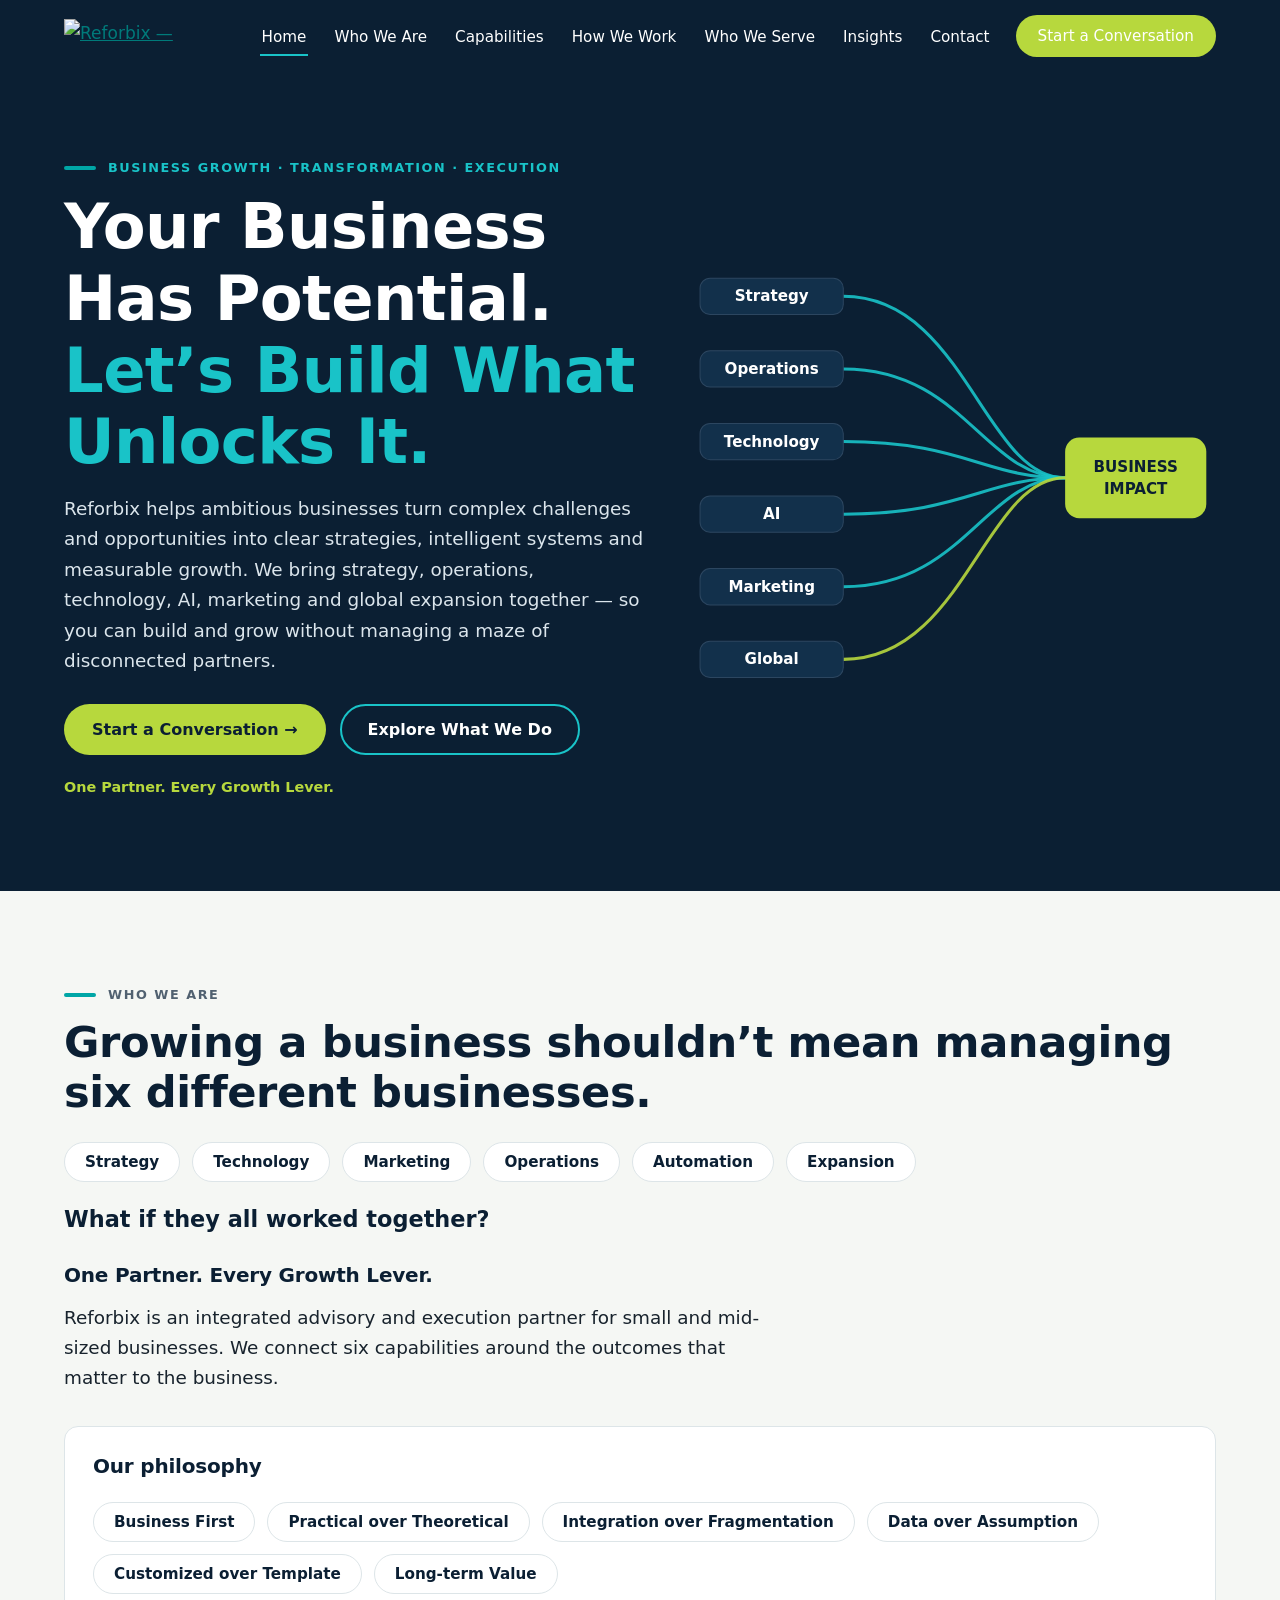
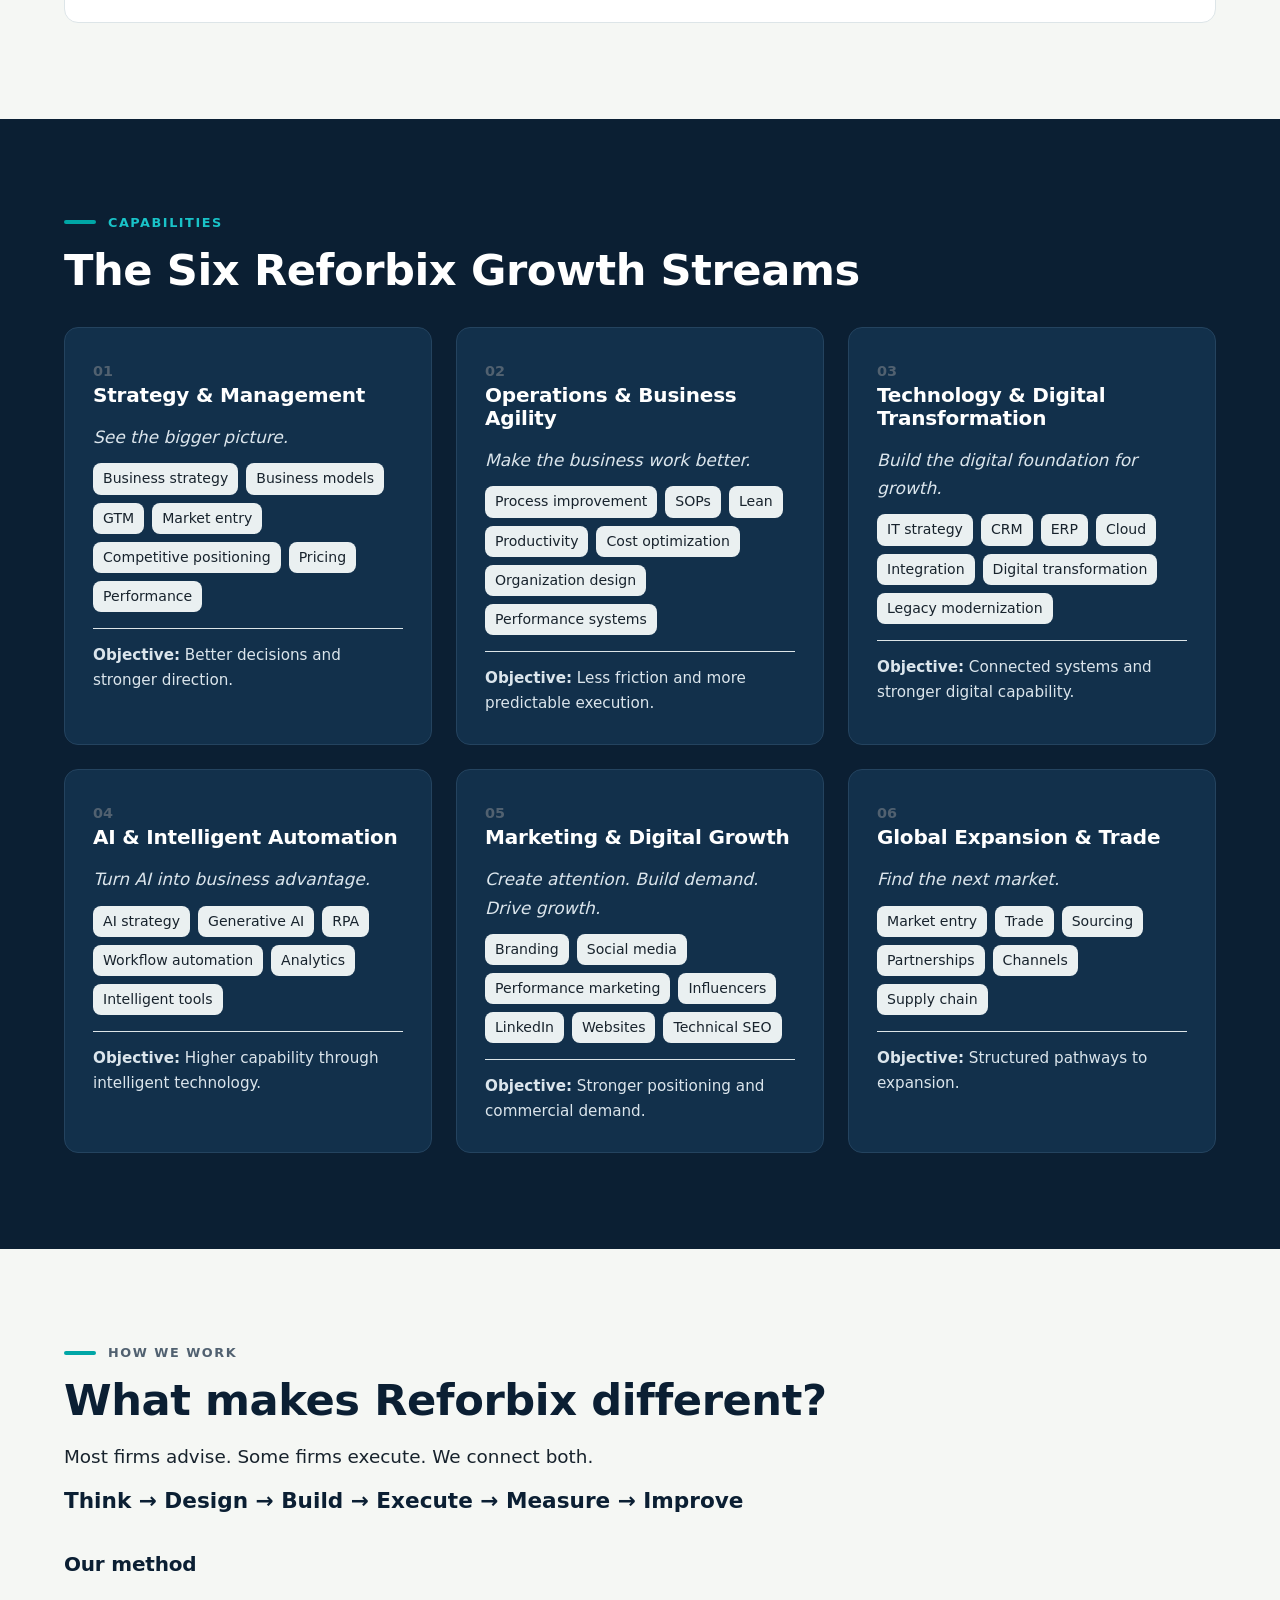
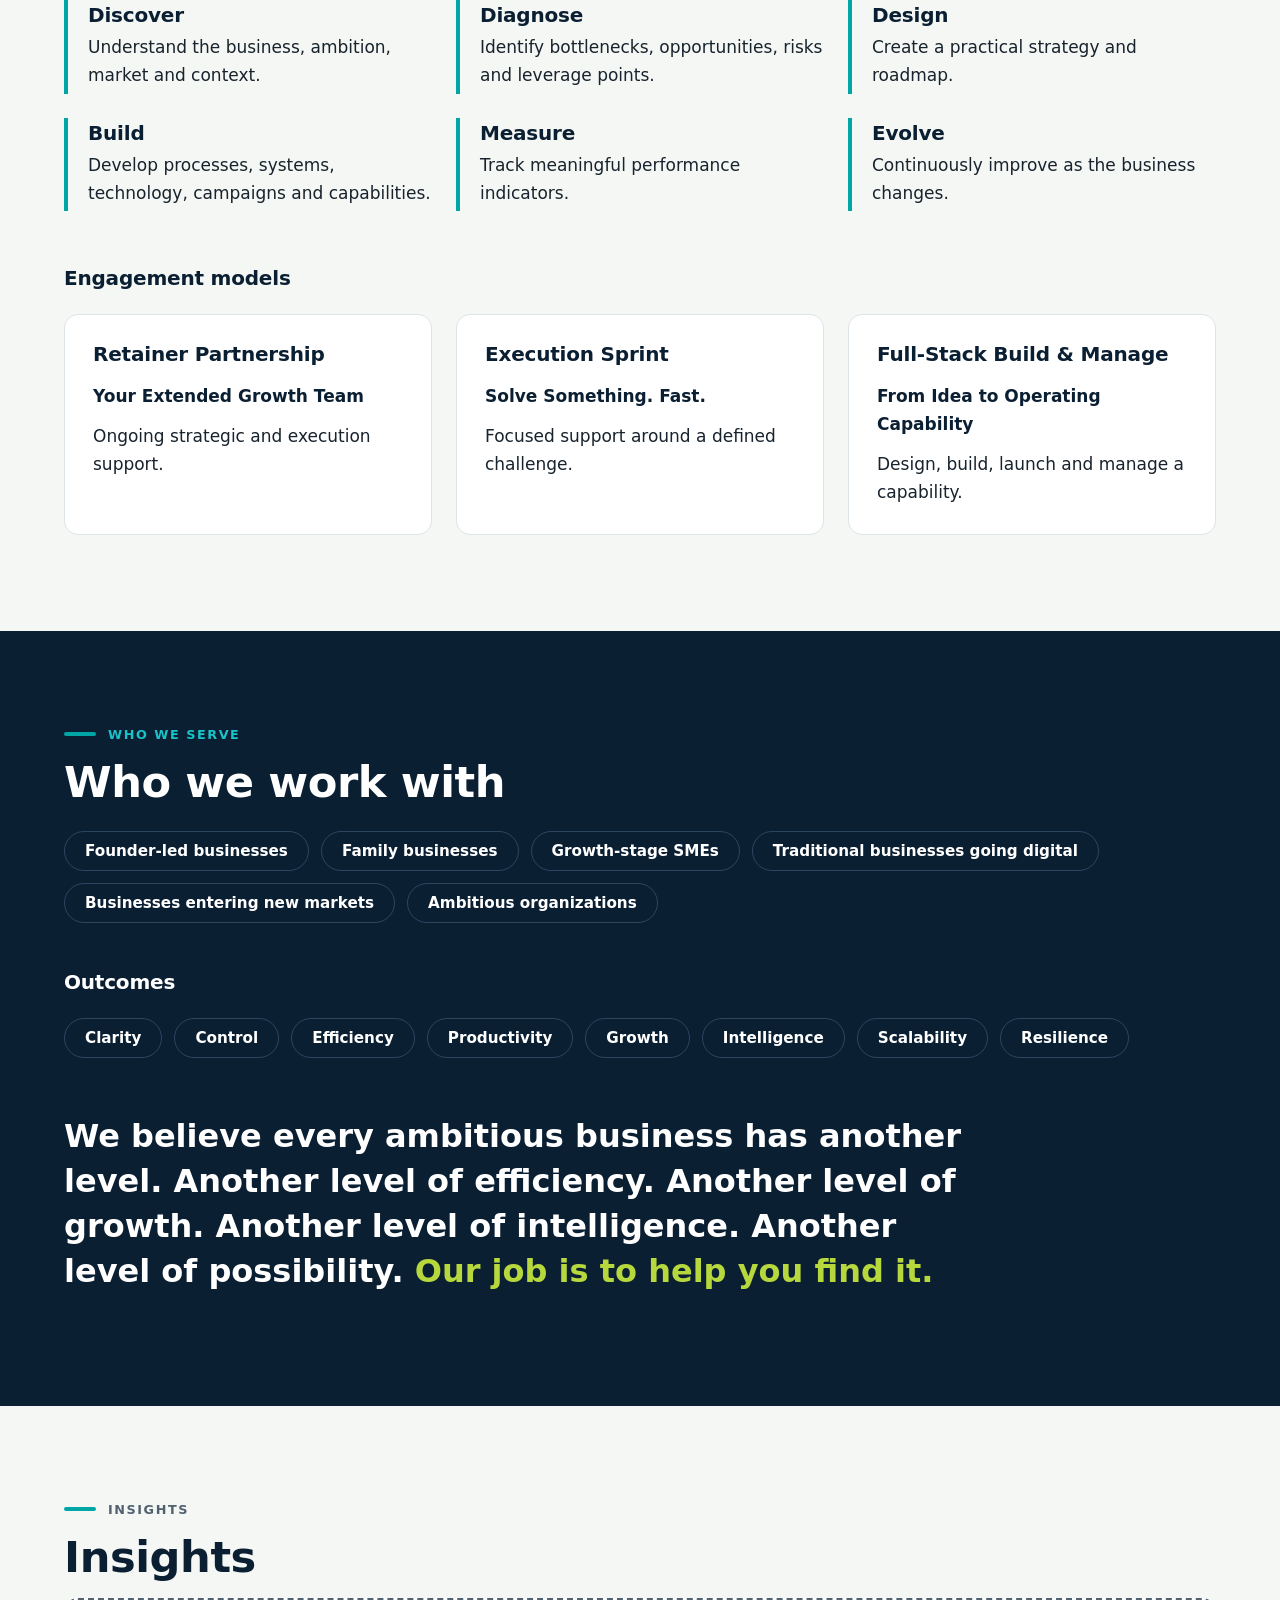
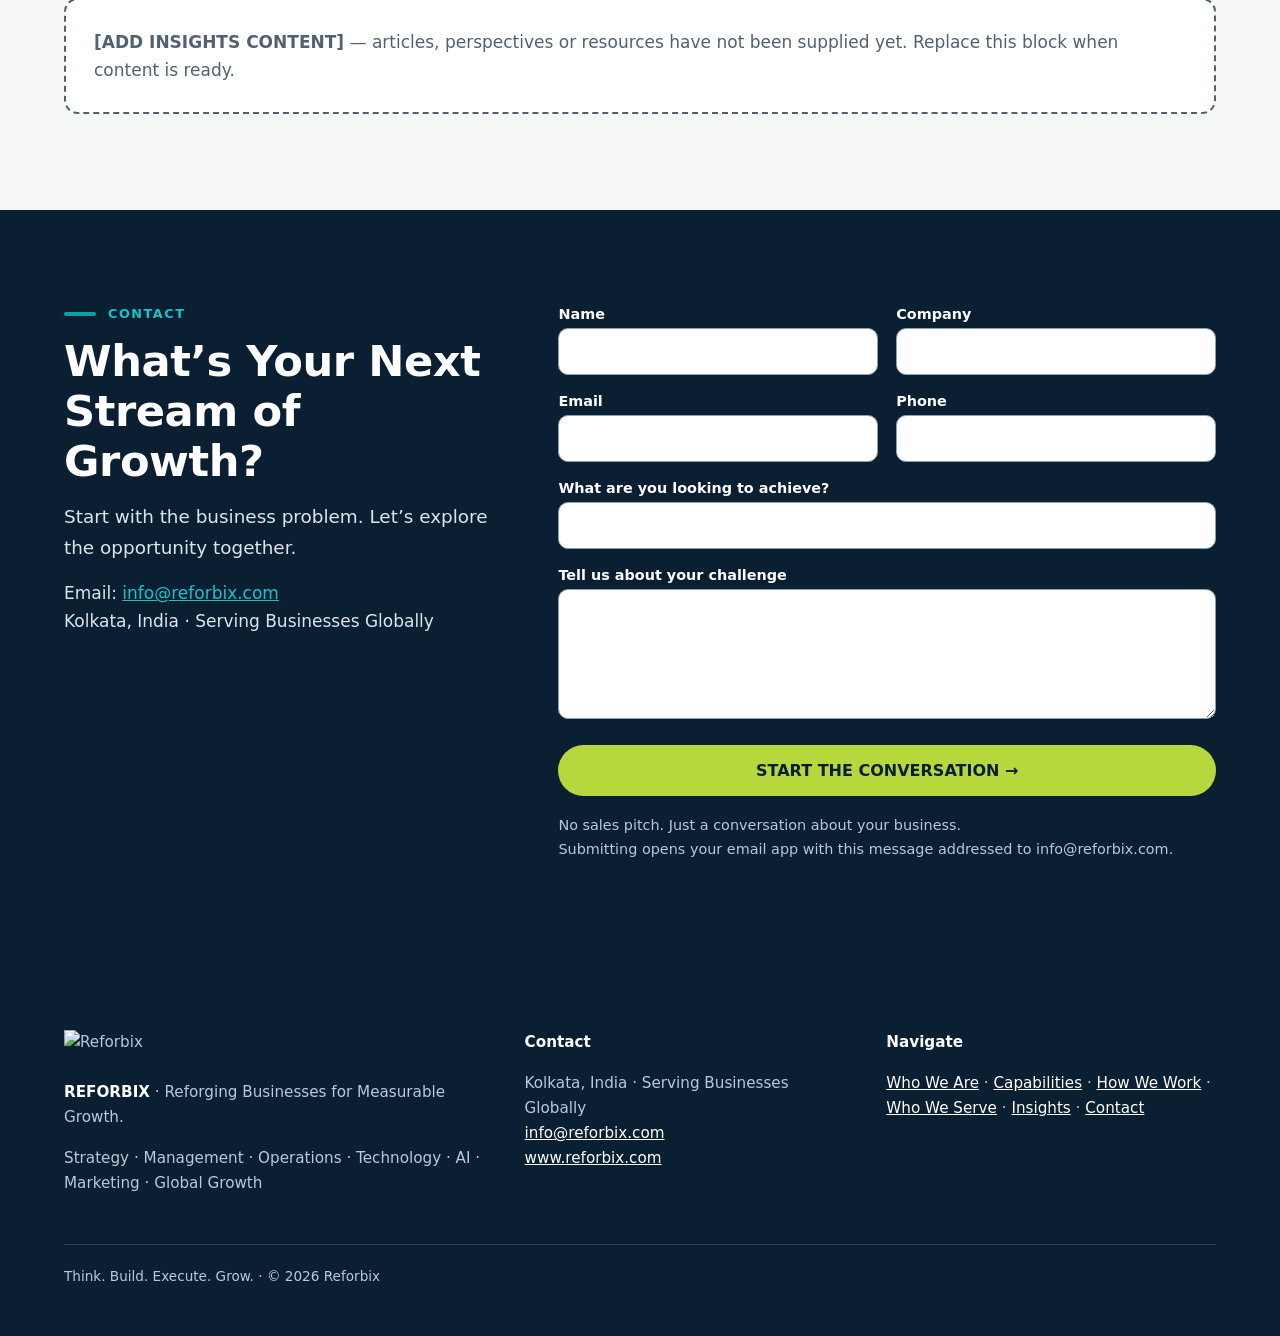
==== index.html @ c6d33490 "Add files via upload Add new website files for Reforbix." ====
<!DOCTYPE html>
<html lang="en"><head><meta charset="utf-8"><meta name="viewport" content="width=device-width,initial-scale=1">
<title>Reforbix | Integrated Advisory and Execution Partner for Growing Businesses</title>
<meta name="description" content="Reforbix helps ambitious businesses turn complex challenges and opportunities into clear strategies, intelligent systems and measurable growth. Strategy, operations, technology, AI, marketing and global expansion in one partner. Kolkata, India · Serving businesses globally.">
<!-- TODO: replace with your real domain -->
<link rel="canonical" href="https://www.reforbix.com/">
<meta property="og:type" content="website"><meta property="og:site_name" content="Reforbix">
<meta property="og:title" content="Reforbix | One Partner. Every Growth Lever.">
<meta property="og:description" content="Reforbix helps ambitious businesses turn complex challenges and opportunities into clear strategies, intelligent systems and measurable growth.">
<meta property="og:url" content="https://www.reforbix.com/">
<meta property="og:image" content="https://www.reforbix.com/assets/images/reforbix-og-image.png"><!-- TODO: absolute URL on your domain -->
<meta name="twitter:card" content="summary_large_image">
<!-- Favicon placeholder: replace assets/images/favicon-32.png and apple-touch-icon.png with the official files from the Logo Suite (03_Digital_Assets) -->
<link rel="icon" type="image/png" href="assets/images/favicon-32.png"><link rel="apple-touch-icon" href="assets/images/apple-touch-icon.png">
<meta name="theme-color" content="#0B1F33">
<link rel="stylesheet" href="styles.css"></head>
<body><a class="skip" href="#main">Skip to content</a>
<header><div class="wrap nav"><a class="brand" href="#home"><img src="assets/images/reforbix-logo-horizontal-reversed.png" alt="Reforbix — home" width="156" height="34"></a>
<button class="toggle" aria-expanded="false" aria-controls="menu">Menu</button>
<ul class="menu" id="menu" aria-label="Primary"><li><a href="#home">Home</a></li><li><a href="#who-we-are">Who We Are</a></li><li><a href="#capabilities">Capabilities</a></li><li><a href="#how-we-work">How We Work</a></li><li><a href="#who-we-serve">Who We Serve</a></li><li><a href="#insights">Insights</a></li><li><a href="#contact">Contact</a></li><li><a class="btn btn-lime" href="#contact">Start a Conversation</a></li></ul></div></header>
<main id="main">
<section class="hero dark" id="home"><div class="wrap hero-grid"><div>
<p class="eyebrow">Business growth · Transformation · Execution</p>
<h1>Your Business Has Potential. <em>Let’s Build What Unlocks It.</em></h1>
<p class="lead">Reforbix helps ambitious businesses turn complex challenges and opportunities into clear strategies, intelligent systems and measurable growth. We bring strategy, operations, technology, AI, marketing and global expansion together — so you can build and grow without managing a maze of disconnected partners.</p>
<div class="ctas"><a class="btn btn-lime" href="#contact">Start a Conversation →</a><a class="btn btn-ghost" href="#capabilities">Explore What We Do</a></div>
<p class="micro">One Partner. Every Growth Lever.</p></div>
<div><svg class="stream-svg" viewBox="0 0 520 440" role="img" aria-labelledby="sv-t"><title id="sv-t">Six streams — Strategy, Operations, Technology, AI, Marketing and Global — converging into Business Impact</title><path d="M150 40 C 270 40, 290 220, 370 220" fill="none" stroke="#19C3C8" stroke-width="3" stroke-linecap="round" opacity=".9"/><rect x="8" y="22" width="142" height="36" rx="10" fill="#12304b" stroke="#2c4660"/><text x="79" y="45" text-anchor="middle" fill="#fff" font-size="15" font-weight="600">Strategy</text><path d="M150 112 C 270 112, 290 220, 370 220" fill="none" stroke="#19C3C8" stroke-width="3" stroke-linecap="round" opacity=".9"/><rect x="8" y="94" width="142" height="36" rx="10" fill="#12304b" stroke="#2c4660"/><text x="79" y="117" text-anchor="middle" fill="#fff" font-size="15" font-weight="600">Operations</text><path d="M150 184 C 270 184, 290 220, 370 220" fill="none" stroke="#19C3C8" stroke-width="3" stroke-linecap="round" opacity=".9"/><rect x="8" y="166" width="142" height="36" rx="10" fill="#12304b" stroke="#2c4660"/><text x="79" y="189" text-anchor="middle" fill="#fff" font-size="15" font-weight="600">Technology</text><path d="M150 256 C 270 256, 290 220, 370 220" fill="none" stroke="#19C3C8" stroke-width="3" stroke-linecap="round" opacity=".9"/><rect x="8" y="238" width="142" height="36" rx="10" fill="#12304b" stroke="#2c4660"/><text x="79" y="261" text-anchor="middle" fill="#fff" font-size="15" font-weight="600">AI</text><path d="M150 328 C 270 328, 290 220, 370 220" fill="none" stroke="#19C3C8" stroke-width="3" stroke-linecap="round" opacity=".9"/><rect x="8" y="310" width="142" height="36" rx="10" fill="#12304b" stroke="#2c4660"/><text x="79" y="333" text-anchor="middle" fill="#fff" font-size="15" font-weight="600">Marketing</text><path d="M150 400 C 270 400, 290 220, 370 220" fill="none" stroke="#B7D83D" stroke-width="3" stroke-linecap="round" opacity=".9"/><rect x="8" y="382" width="142" height="36" rx="10" fill="#12304b" stroke="#2c4660"/><text x="79" y="405" text-anchor="middle" fill="#fff" font-size="15" font-weight="600">Global</text><rect x="370" y="180" width="140" height="80" rx="14" fill="#B7D83D"/><text x="440" y="214" text-anchor="middle" fill="#0B1F33" font-size="15" font-weight="700">BUSINESS</text><text x="440" y="236" text-anchor="middle" fill="#0B1F33" font-size="15" font-weight="700">IMPACT</text></svg></div></div></section>

<section id="who-we-are"><div class="wrap">
<p class="eyebrow">Who we are</p>
<h2>Growing a business shouldn’t mean managing six different businesses.</h2>
<div class="chips"><span class="chip">Strategy</span><span class="chip">Technology</span><span class="chip">Marketing</span><span class="chip">Operations</span><span class="chip">Automation</span><span class="chip">Expansion</span></div>
<p class="flow" style="font-size:1.4rem">What if they all worked together?</p>
<h3 style="margin-top:32px">One Partner. Every Growth Lever.</h3>
<p class="lead">Reforbix is an integrated advisory and execution partner for small and mid-sized businesses. We connect six capabilities around the outcomes that matter to the business.</p>
<div class="card" style="margin-top:32px"><h3>Our philosophy</h3><div class="chips" style="margin-bottom:0"><span class="chip">Business First</span><span class="chip">Practical over Theoretical</span><span class="chip">Integration over Fragmentation</span><span class="chip">Data over Assumption</span><span class="chip">Customized over Template</span><span class="chip">Long-term Value</span></div></div>
</div></section>

<section id="capabilities" class="dark"><div class="wrap">
<p class="eyebrow">Capabilities</p><h2>The Six Reforbix Growth Streams</h2>
<div class="grid g3" style="margin-top:32px;color:var(--char)"><article class="card"><span class="num">01</span><h3>Strategy &amp; Management</h3><p class="tag">See the bigger picture.</p><ul><li>Business strategy</li><li>Business models</li><li>GTM</li><li>Market entry</li><li>Competitive positioning</li><li>Pricing</li><li>Performance</li></ul><p class="obj"><strong>Objective:</strong> Better decisions and stronger direction.</p></article><article class="card"><span class="num">02</span><h3>Operations &amp; Business Agility</h3><p class="tag">Make the business work better.</p><ul><li>Process improvement</li><li>SOPs</li><li>Lean</li><li>Productivity</li><li>Cost optimization</li><li>Organization design</li><li>Performance systems</li></ul><p class="obj"><strong>Objective:</strong> Less friction and more predictable execution.</p></article><article class="card"><span class="num">03</span><h3>Technology &amp; Digital Transformation</h3><p class="tag">Build the digital foundation for growth.</p><ul><li>IT strategy</li><li>CRM</li><li>ERP</li><li>Cloud</li><li>Integration</li><li>Digital transformation</li><li>Legacy modernization</li></ul><p class="obj"><strong>Objective:</strong> Connected systems and stronger digital capability.</p></article><article class="card"><span class="num">04</span><h3>AI &amp; Intelligent Automation</h3><p class="tag">Turn AI into business advantage.</p><ul><li>AI strategy</li><li>Generative AI</li><li>RPA</li><li>Workflow automation</li><li>Analytics</li><li>Intelligent tools</li></ul><p class="obj"><strong>Objective:</strong> Higher capability through intelligent technology.</p></article><article class="card"><span class="num">05</span><h3>Marketing &amp; Digital Growth</h3><p class="tag">Create attention. Build demand. Drive growth.</p><ul><li>Branding</li><li>Social media</li><li>Performance marketing</li><li>Influencers</li><li>LinkedIn</li><li>Websites</li><li>Technical SEO</li></ul><p class="obj"><strong>Objective:</strong> Stronger positioning and commercial demand.</p></article><article class="card"><span class="num">06</span><h3>Global Expansion &amp; Trade</h3><p class="tag">Find the next market.</p><ul><li>Market entry</li><li>Trade</li><li>Sourcing</li><li>Partnerships</li><li>Channels</li><li>Supply chain</li></ul><p class="obj"><strong>Objective:</strong> Structured pathways to expansion.</p></article></div></div></section>

<section id="how-we-work"><div class="wrap">
<p class="eyebrow">How we work</p><h2>What makes Reforbix different?</h2>
<p class="lead">Most firms advise. Some firms execute. We connect both.</p>
<p class="flow">Think → Design → Build → Execute → Measure → Improve</p>
<h3 style="margin-top:40px">Our method</h3>
<div class="grid g3" style="margin:24px 0 56px"><div class="step"><h3>Discover</h3><p>Understand the business, ambition, market and context.</p></div><div class="step"><h3>Diagnose</h3><p>Identify bottlenecks, opportunities, risks and leverage points.</p></div><div class="step"><h3>Design</h3><p>Create a practical strategy and roadmap.</p></div><div class="step"><h3>Build</h3><p>Develop processes, systems, technology, campaigns and capabilities.</p></div><div class="step"><h3>Measure</h3><p>Track meaningful performance indicators.</p></div><div class="step"><h3>Evolve</h3><p>Continuously improve as the business changes.</p></div></div>
<h3>Engagement models</h3><div class="grid g3" style="margin-top:24px"><article class="card"><h3>Retainer Partnership</h3><p class="tag" style="font-weight:600;font-style:normal;color:var(--navy)">Your Extended Growth Team</p><p style="margin:0">Ongoing strategic and execution support.</p></article><article class="card"><h3>Execution Sprint</h3><p class="tag" style="font-weight:600;font-style:normal;color:var(--navy)">Solve Something. Fast.</p><p style="margin:0">Focused support around a defined challenge.</p></article><article class="card"><h3>Full-Stack Build &amp; Manage</h3><p class="tag" style="font-weight:600;font-style:normal;color:var(--navy)">From Idea to Operating Capability</p><p style="margin:0">Design, build, launch and manage a capability.</p></article></div></div></section>

<section id="who-we-serve" class="dark"><div class="wrap">
<p class="eyebrow">Who we serve</p><h2>Who we work with</h2>
<div class="chips"><span class="chip">Founder-led businesses</span><span class="chip">Family businesses</span><span class="chip">Growth-stage SMEs</span><span class="chip">Traditional businesses going digital</span><span class="chip">Businesses entering new markets</span><span class="chip">Ambitious organizations</span></div>
<h3 style="margin-top:48px">Outcomes</h3><div class="chips"><span class="chip">Clarity</span><span class="chip">Control</span><span class="chip">Efficiency</span><span class="chip">Productivity</span><span class="chip">Growth</span><span class="chip">Intelligence</span><span class="chip">Scalability</span><span class="chip">Resilience</span></div>
<p class="statement" style="margin-top:56px">We believe every ambitious business has another level. Another level of efficiency. Another level of growth. Another level of intelligence. Another level of possibility. <strong>Our job is to help you find it.</strong></p>
</div></section>

<section id="insights"><div class="wrap">
<p class="eyebrow">Insights</p><h2>Insights</h2>
<!-- No Insights copy was supplied in the content document. -->
<div class="ph"><strong>[ADD INSIGHTS CONTENT]</strong> — articles, perspectives or resources have not been supplied yet. Replace this block when content is ready.</div>
</div></section>

<section id="contact" class="dark"><div class="wrap contact-grid"><div>
<p class="eyebrow">Contact</p><h2>What’s Your Next Stream of Growth?</h2>
<p class="lead">Start with the business problem. Let’s explore the opportunity together.</p>
<p>Email: <a href="mailto:info@reforbix.com">info@reforbix.com</a><br>Kolkata, India · Serving Businesses Globally</p>
<!-- [ADD PHONE NUMBER] and [ADD BOOKING LINK] were not supplied. -->
</div>
<form id="enquiry" aria-label="Enquiry form">
<div class="row"><div><label for="name">Name</label><input id="name" name="name" autocomplete="name" required></div><div><label for="company">Company</label><input id="company" name="company" autocomplete="organization"></div></div>
<div class="row"><div><label for="email">Email</label><input id="email" name="email" type="email" autocomplete="email" required></div><div><label for="phone">Phone</label><input id="phone" name="phone" type="tel" autocomplete="tel"></div></div>
<div><label for="goal">What are you looking to achieve?</label><input id="goal" name="goal"></div>
<div><label for="challenge">Tell us about your challenge</label><textarea id="challenge" name="challenge"></textarea></div>
<button class="btn btn-lime" type="submit">START THE CONVERSATION →</button>
<p class="note">No sales pitch. Just a conversation about your business.<br>Submitting opens your email app with this message addressed to info@reforbix.com.</p></form></div></section>
</main>
<footer><div class="wrap"><div class="foot"><div><img src="assets/images/reforbix-logo-horizontal-reversed.png" alt="Reforbix" width="156" height="34"><p><strong style="color:#fff">REFORBIX</strong> · Reforging Businesses for Measurable Growth.</p><p>Strategy · Management · Operations · Technology · AI · Marketing · Global Growth</p></div>
<div><p style="color:#fff;font-weight:600">Contact</p><p>Kolkata, India · Serving Businesses Globally<br><a href="mailto:info@reforbix.com">info@reforbix.com</a><br><a href="https://www.reforbix.com">www.reforbix.com</a></p></div>
<div><p style="color:#fff;font-weight:600">Navigate</p><p><a href="#who-we-are">Who We Are</a> · <a href="#capabilities">Capabilities</a> · <a href="#how-we-work">How We Work</a> · <a href="#who-we-serve">Who We Serve</a> · <a href="#insights">Insights</a> · <a href="#contact">Contact</a></p></div></div>
<p class="copy">Think. Build. Execute. Grow. · © <span id="yr">2026</span> Reforbix</p></div></footer>
<script src="script.js"></script></body></html>
---- styles.css ----
@font-face{font-family:Sora;font-weight:400;font-display:swap;src:url(assets/fonts/sora-latin-400-normal.woff2) format("woff2")}
@font-face{font-family:Sora;font-weight:600;font-display:swap;src:url(assets/fonts/sora-latin-600-normal.woff2) format("woff2")}
@font-face{font-family:Sora;font-weight:700;font-display:swap;src:url(assets/fonts/sora-latin-700-normal.woff2) format("woff2")}
@font-face{font-family:Inter;font-weight:400;font-display:swap;src:url(assets/fonts/inter-latin-400-normal.woff2) format("woff2")}
@font-face{font-family:Inter;font-weight:500;font-display:swap;src:url(assets/fonts/inter-latin-500-normal.woff2) format("woff2")}
@font-face{font-family:Inter;font-weight:600;font-display:swap;src:url(assets/fonts/inter-latin-600-normal.woff2) format("woff2")}
:root{--navy:#0B1F33;--teal:#00A6A6;--cyan:#19C3C8;--lime:#B7D83D;--off:#F5F7F4;--slate:#516170;--mist:#DDE5E8;--cloud:#EAF0F1;--char:#18232D;--white:#fff;--r:14px;--head:Sora,Manrope,"Avenir Next","Helvetica Neue","IBM Plex Sans",system-ui,sans-serif;--body:Inter,Manrope,"Avenir Next","Helvetica Neue",system-ui,sans-serif}
*{box-sizing:border-box}html{scroll-behavior:smooth;scroll-padding-top:84px}
body{margin:0;font:400 17px/1.65 var(--body);color:var(--char);background:var(--off)}
img,svg{max-width:100%;display:block}
h1,h2,h3{font-family:var(--head);color:var(--navy);line-height:1.15;margin:0 0 16px;letter-spacing:-.01em}
h1{font-size:clamp(2.2rem,5.2vw,3.9rem);font-weight:700}h2{font-size:clamp(1.8rem,3.6vw,2.7rem);font-weight:700}h3{font-size:1.25rem;font-weight:600}
p{margin:0 0 16px}a{color:#007a7a}
.wrap{max-width:1200px;margin:0 auto;padding:0 24px}
.skip{position:absolute;left:-999px;top:8px;background:var(--lime);color:var(--navy);padding:10px 16px;border-radius:8px;z-index:100;font-weight:600}.skip:focus{left:8px}
:focus-visible{outline:3px solid var(--cyan);outline-offset:3px}
.dark :focus-visible,header :focus-visible,footer :focus-visible{outline-color:var(--lime)}
header{position:sticky;top:0;z-index:50;background:var(--navy)}
.nav{display:flex;align-items:center;justify-content:space-between;height:72px;gap:16px}
.brand img{height:34px;width:auto}
.menu{display:flex;align-items:center;gap:24px;list-style:none;margin:0;padding:0}
.menu a{color:#fff;text-decoration:none;font:500 .95rem var(--body);padding:8px 2px;border-bottom:2px solid transparent}
.menu a:hover,.menu a[aria-current=true]{border-color:var(--cyan)}
.toggle{display:none;background:none;border:1px solid #3a5068;color:#fff;border-radius:10px;padding:9px 14px;font:600 .9rem var(--body);cursor:pointer}
.btn{display:inline-block;font:600 1rem var(--body);text-decoration:none;padding:14px 26px;border-radius:999px;border:2px solid transparent;cursor:pointer;transition:background .2s,color .2s}
.btn-lime{background:var(--lime);color:var(--navy)}.btn-lime:hover{background:#fff}
.btn-navy{background:var(--navy);color:#fff}.btn-navy:hover{background:var(--teal)}
.btn-ghost{border-color:var(--cyan);color:#fff}.btn-ghost:hover{background:var(--cyan);color:var(--navy)}
.menu .btn{padding:10px 20px;border-bottom:2px solid transparent}
section{padding:96px 0}.dark{background:var(--navy);color:#dbe5ec}.dark h2,.dark h3,.dark h1{color:#fff}
.eyebrow{font:600 .8rem var(--body);letter-spacing:.12em;text-transform:uppercase;color:var(--slate);margin-bottom:16px;display:flex;align-items:center;gap:12px}
.eyebrow:before{content:"";width:32px;height:4px;background:var(--teal);border-radius:2px}.dark .eyebrow{color:var(--cyan)}
.lead{font-size:1.15rem;max-width:720px}
.hero{padding:88px 0 96px;position:relative;overflow:hidden}
.hero-grid{display:grid;grid-template-columns:1.05fr .95fr;gap:48px;align-items:center}
.hero h1 em{font-style:normal;color:var(--cyan)}
.ctas{display:flex;flex-wrap:wrap;gap:14px;margin:28px 0 24px}
.micro{font:600 .9rem var(--head);color:var(--lime);margin:0}
.grid{display:grid;gap:24px}.g3{grid-template-columns:repeat(3,1fr)}.g2{grid-template-columns:repeat(2,1fr)}.g4{grid-template-columns:repeat(4,1fr)}
.card{background:#fff;border:1px solid var(--mist);border-radius:var(--r);padding:28px}
.card .num{font:700 .9rem var(--head);color:var(--slate)}.card .tag{font-style:italic;color:var(--slate);margin-bottom:12px}
.card ul{list-style:none;padding:0;margin:0 0 16px;display:flex;flex-wrap:wrap;gap:8px}
.card li{background:var(--cloud);border-radius:8px;padding:4px 10px;font-size:.88rem;color:var(--char)}
.obj{font-size:.95rem;border-top:1px solid var(--mist);padding-top:14px;margin:0}
.chips{display:flex;flex-wrap:wrap;gap:12px;margin:24px 0}
.chip{border:1px solid var(--mist);background:#fff;padding:10px 20px;border-radius:999px;font:600 .95rem var(--head);color:var(--navy)}
.dark .chip{background:transparent;border-color:#2c4660;color:#fff}
.flow{font:600 clamp(1rem,2vw,1.35rem) var(--head);color:var(--navy)}.dark .flow{color:var(--cyan)}
.step{border-left:4px solid var(--teal);padding:4px 0 4px 20px}.step h3{margin-bottom:6px}.step p{margin:0}
.dark .card{background:#12304b;border-color:#24435f}.dark .card h3{color:#fff}.dark .card p{color:#dbe5ec}
.statement{font:600 clamp(1.3rem,2.6vw,2rem)/1.4 var(--head);color:#fff;max-width:900px}.statement strong{color:var(--lime)}
.ph{border:2px dashed var(--slate);border-radius:var(--r);padding:28px;background:#fff;color:var(--slate)}
form{display:grid;gap:18px}.row{display:grid;grid-template-columns:1fr 1fr;gap:18px}
label{font:600 .9rem var(--body);color:#fff;display:block;margin-bottom:6px}
input,textarea{width:100%;font:400 1rem var(--body);padding:13px 14px;border-radius:10px;border:1px solid #8aa0b3;background:#fff;color:var(--char)}
textarea{min-height:130px;resize:vertical}
.note{font-size:.9rem;color:#b9c9d6}.contact-grid{display:grid;grid-template-columns:.8fr 1.2fr;gap:56px}
.contact-grid a{color:var(--cyan)}
footer{background:var(--navy);color:#b9c9d6;padding:56px 0 32px;font-size:.95rem}
footer a{color:#fff}.foot{display:grid;grid-template-columns:1.3fr 1fr 1fr;gap:32px}
footer img{height:34px;width:auto;margin-bottom:16px}.copy{border-top:1px solid #24435f;margin-top:32px;padding-top:20px;font-size:.85rem}
.stream-svg text{font-family:var(--head)}
@media(max-width:960px){.hero-grid,.contact-grid,.foot{grid-template-columns:1fr}.g3,.g4{grid-template-columns:repeat(2,1fr)}section{padding:72px 0}
.toggle{display:block}.menu{display:none;position:absolute;left:0;right:0;top:72px;background:var(--navy);flex-direction:column;align-items:flex-start;padding:16px 24px 28px;gap:12px;border-top:1px solid #24435f}.menu.open{display:flex}}
@media(max-width:620px){body{font-size:16px}.g2,.g3,.g4,.row{grid-template-columns:1fr}.hero{padding:56px 0 64px}.btn{width:100%;text-align:center}.ctas{flex-direction:column}}
@media(prefers-reduced-motion:reduce){html{scroll-behavior:auto}*{transition:none!important}}
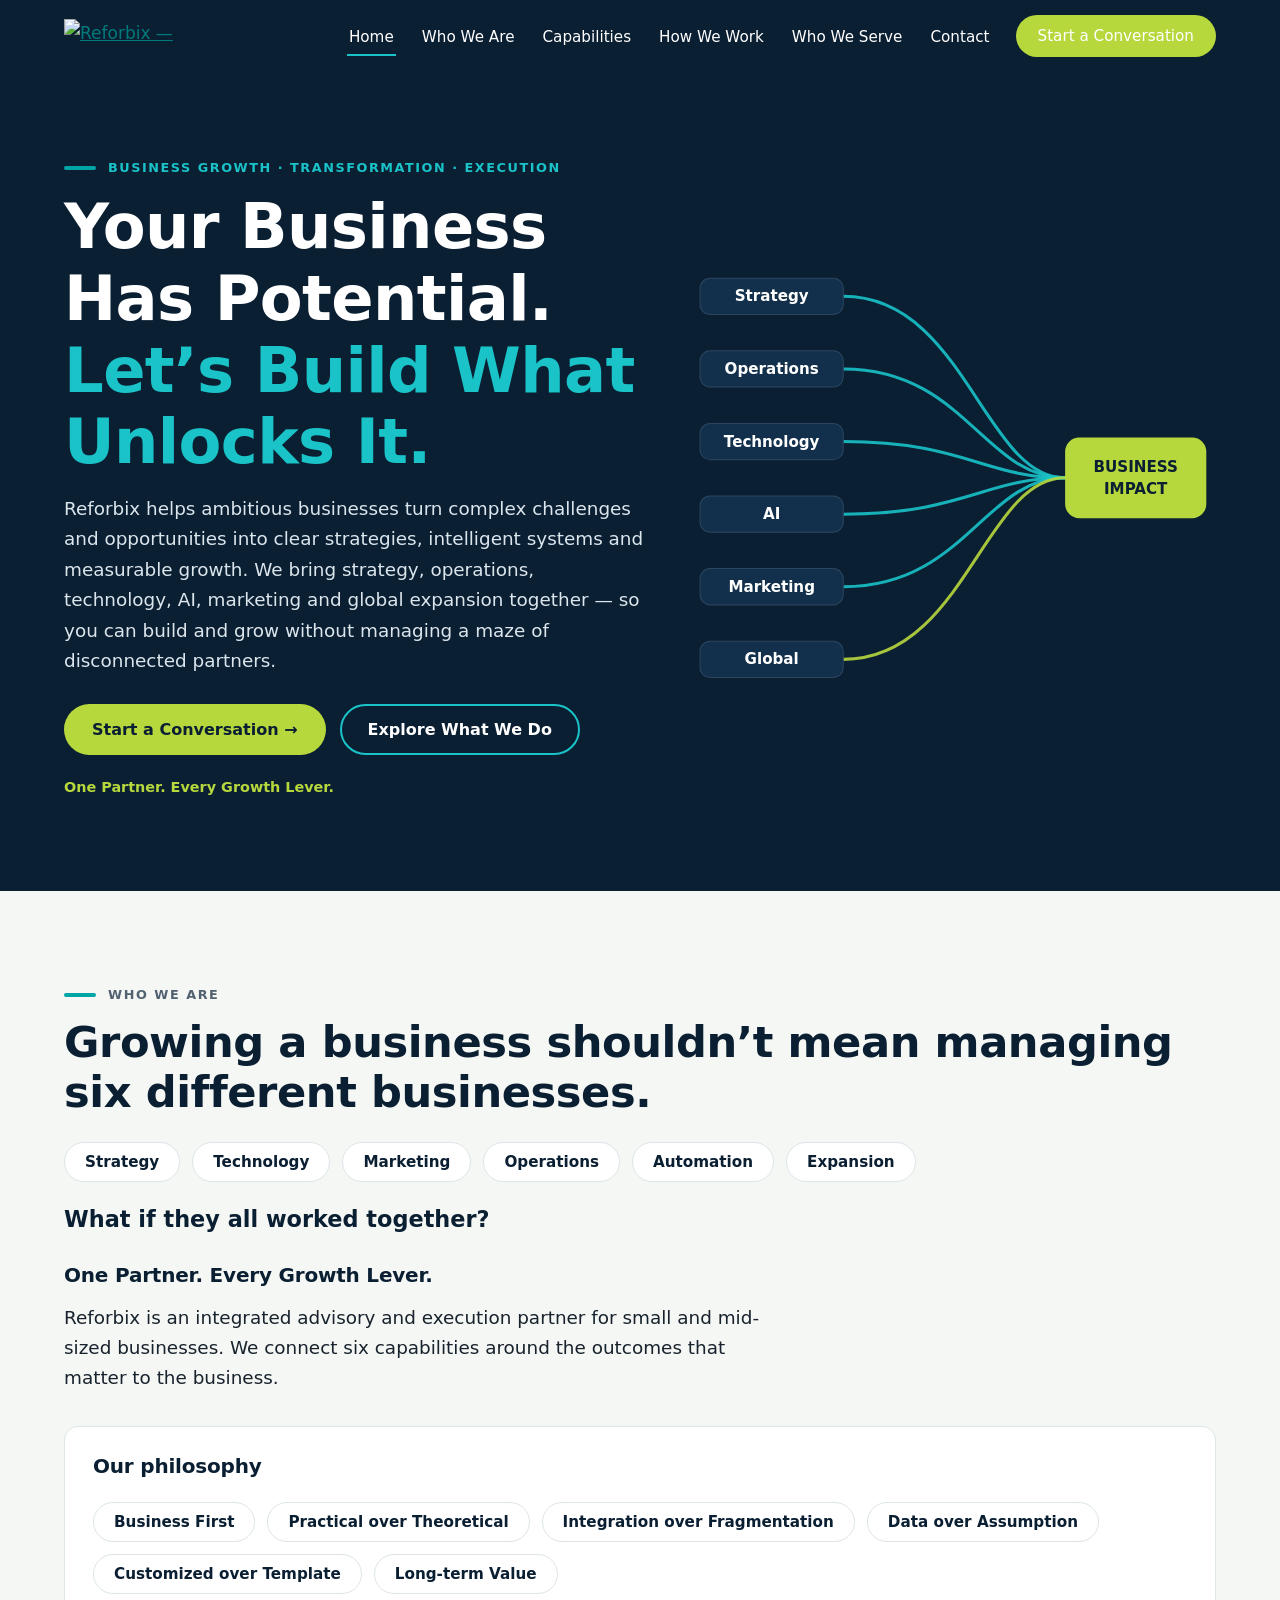
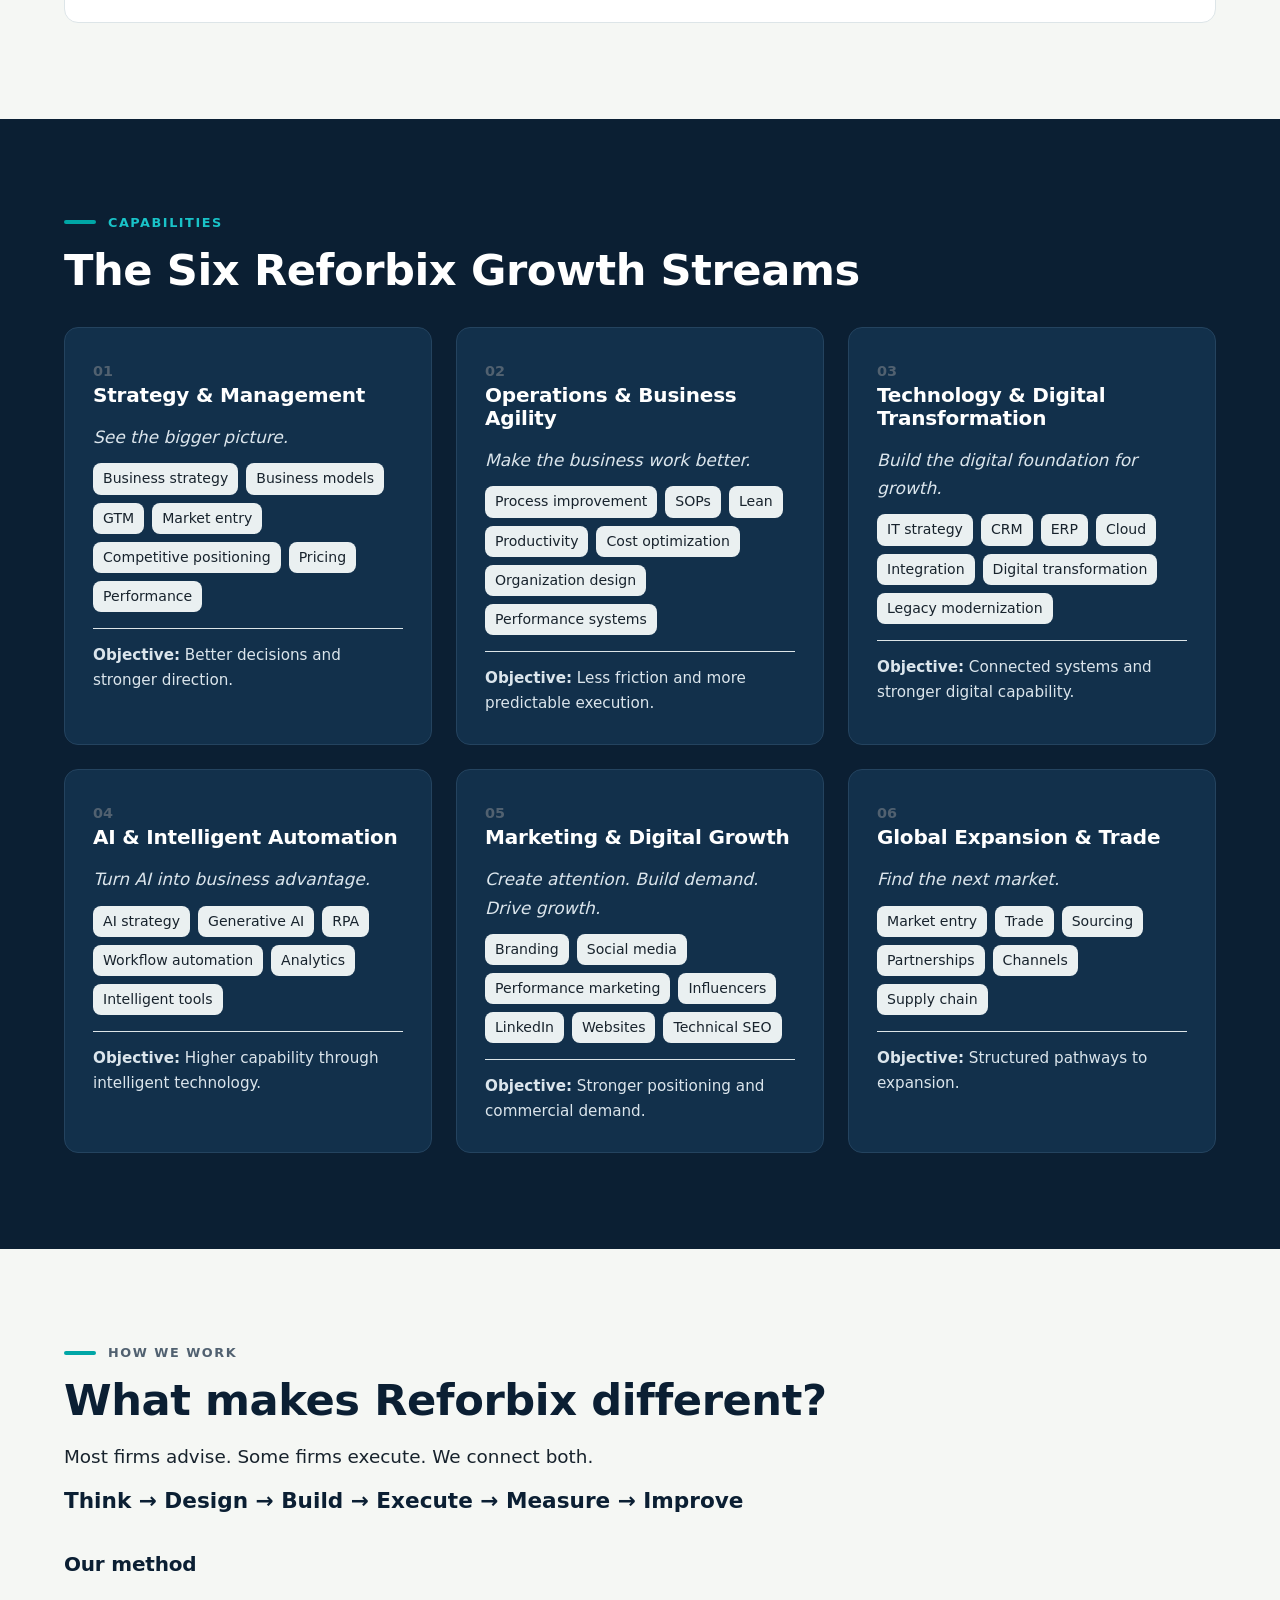
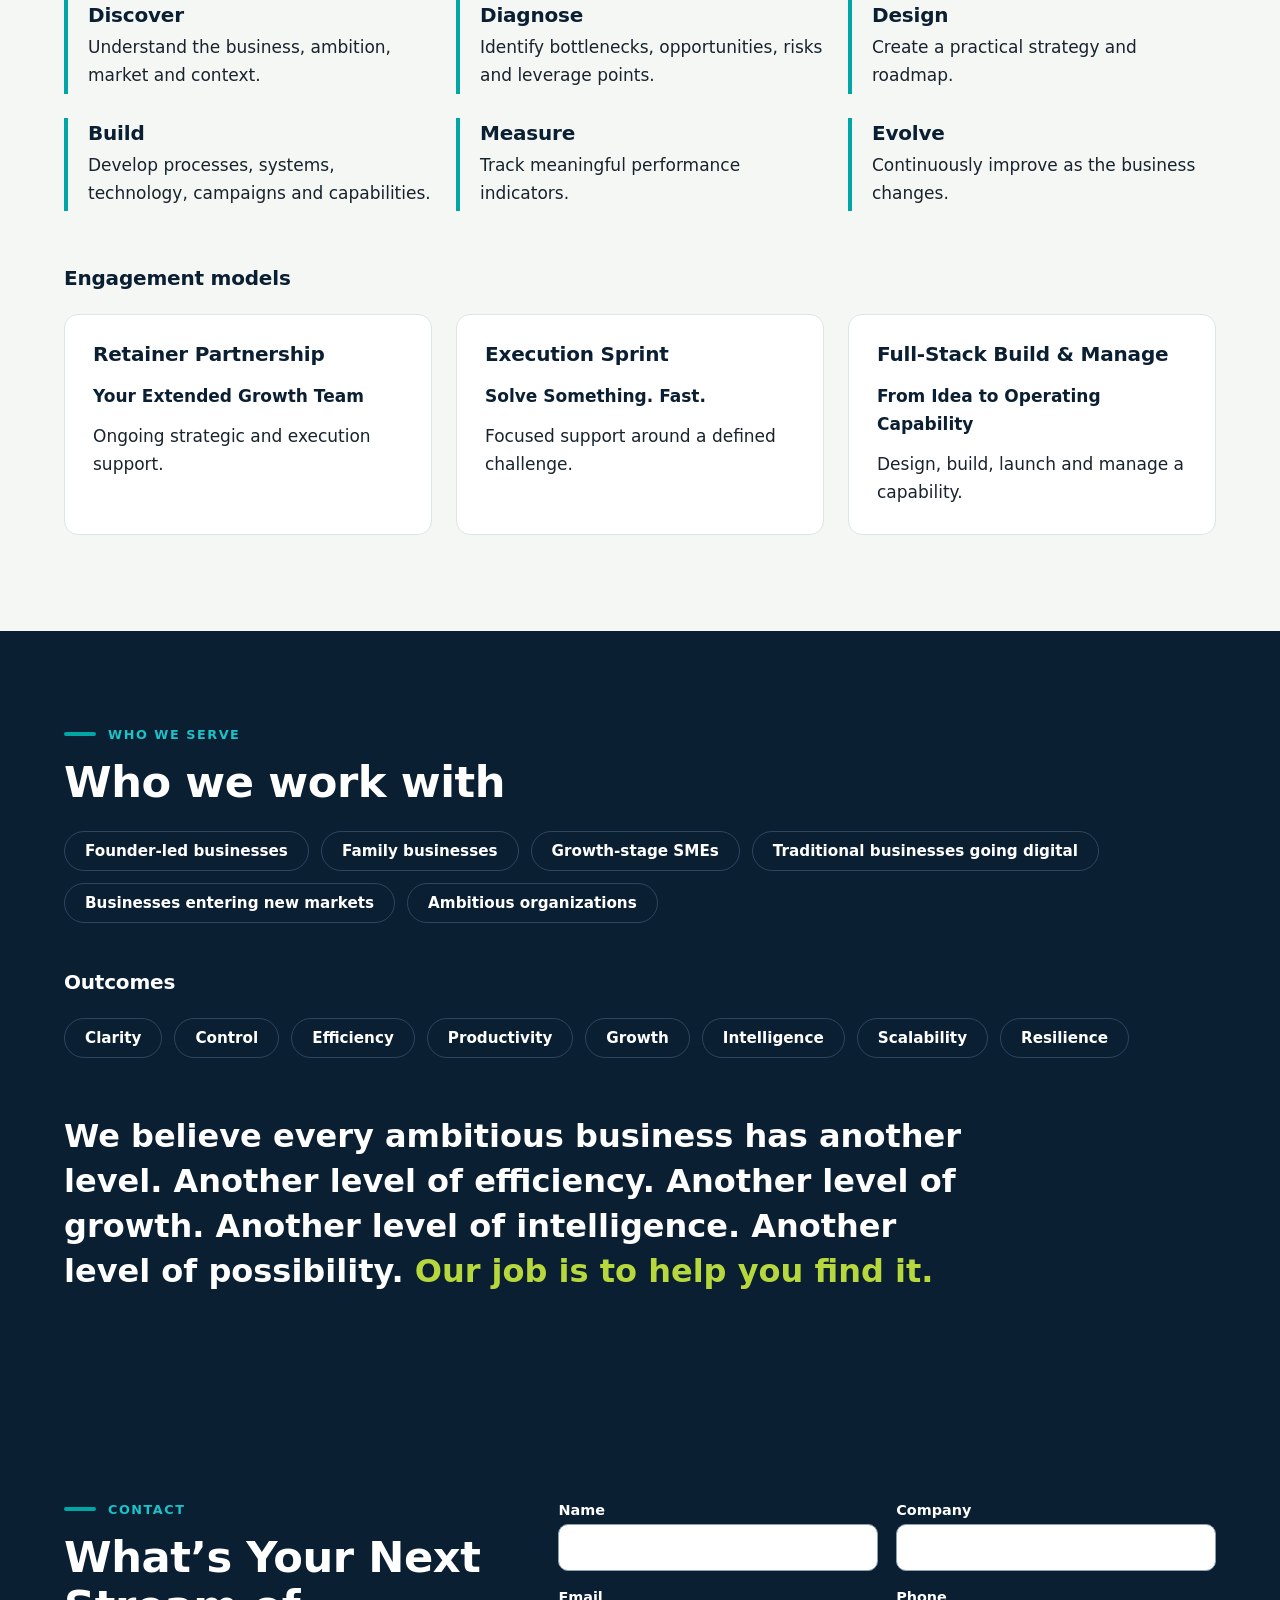
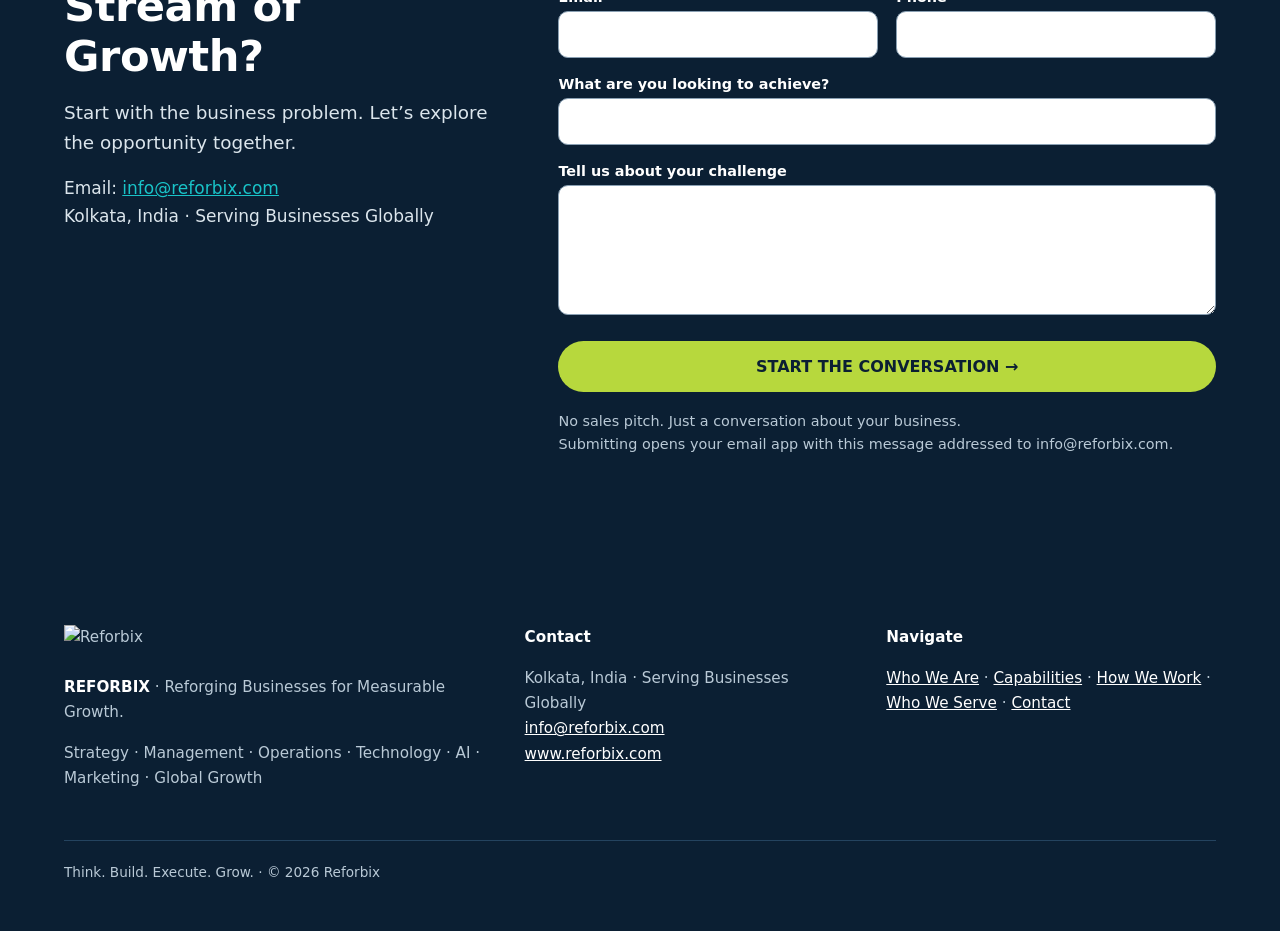
==== commit 3a09d9be: "Add files via upload Replacing Index file" ====
--- a/index.html
+++ b/index.html
@@ -17,7 +17,7 @@
 <body><a class="skip" href="#main">Skip to content</a>
 <header><div class="wrap nav"><a class="brand" href="#home"><img src="assets/images/reforbix-logo-horizontal-reversed.png" alt="Reforbix — home" width="156" height="34"></a>
 <button class="toggle" aria-expanded="false" aria-controls="menu">Menu</button>
-<ul class="menu" id="menu" aria-label="Primary"><li><a href="#home">Home</a></li><li><a href="#who-we-are">Who We Are</a></li><li><a href="#capabilities">Capabilities</a></li><li><a href="#how-we-work">How We Work</a></li><li><a href="#who-we-serve">Who We Serve</a></li><li><a href="#insights">Insights</a></li><li><a href="#contact">Contact</a></li><li><a class="btn btn-lime" href="#contact">Start a Conversation</a></li></ul></div></header>
+<ul class="menu" id="menu" aria-label="Primary"><li><a href="#home">Home</a></li><li><a href="#who-we-are">Who We Are</a></li><li><a href="#capabilities">Capabilities</a></li><li><a href="#how-we-work">How We Work</a></li><li><a href="#who-we-serve">Who We Serve</a></li><li><a href="#contact">Contact</a></li><li><a class="btn btn-lime" href="#contact">Start a Conversation</a></li></ul></div></header>
 <main id="main">
 <section class="hero dark" id="home"><div class="wrap hero-grid"><div>
 <p class="eyebrow">Business growth · Transformation · Execution</p>
@@ -56,12 +56,6 @@
 <p class="statement" style="margin-top:56px">We believe every ambitious business has another level. Another level of efficiency. Another level of growth. Another level of intelligence. Another level of possibility. <strong>Our job is to help you find it.</strong></p>
 </div></section>
 
-<section id="insights"><div class="wrap">
-<p class="eyebrow">Insights</p><h2>Insights</h2>
-<!-- No Insights copy was supplied in the content document. -->
-<div class="ph"><strong>[ADD INSIGHTS CONTENT]</strong> — articles, perspectives or resources have not been supplied yet. Replace this block when content is ready.</div>
-</div></section>
-
 <section id="contact" class="dark"><div class="wrap contact-grid"><div>
 <p class="eyebrow">Contact</p><h2>What’s Your Next Stream of Growth?</h2>
 <p class="lead">Start with the business problem. Let’s explore the opportunity together.</p>
@@ -78,6 +72,6 @@
 </main>
 <footer><div class="wrap"><div class="foot"><div><img src="assets/images/reforbix-logo-horizontal-reversed.png" alt="Reforbix" width="156" height="34"><p><strong style="color:#fff">REFORBIX</strong> · Reforging Businesses for Measurable Growth.</p><p>Strategy · Management · Operations · Technology · AI · Marketing · Global Growth</p></div>
 <div><p style="color:#fff;font-weight:600">Contact</p><p>Kolkata, India · Serving Businesses Globally<br><a href="mailto:info@reforbix.com">info@reforbix.com</a><br><a href="https://www.reforbix.com">www.reforbix.com</a></p></div>
-<div><p style="color:#fff;font-weight:600">Navigate</p><p><a href="#who-we-are">Who We Are</a> · <a href="#capabilities">Capabilities</a> · <a href="#how-we-work">How We Work</a> · <a href="#who-we-serve">Who We Serve</a> · <a href="#insights">Insights</a> · <a href="#contact">Contact</a></p></div></div>
+<div><p style="color:#fff;font-weight:600">Navigate</p><p><a href="#who-we-are">Who We Are</a> · <a href="#capabilities">Capabilities</a> · <a href="#how-we-work">How We Work</a> · <a href="#who-we-serve">Who We Serve</a> · <a href="#contact">Contact</a></p></div></div>
 <p class="copy">Think. Build. Execute. Grow. · © <span id="yr">2026</span> Reforbix</p></div></footer>
 <script src="script.js"></script></body></html>
